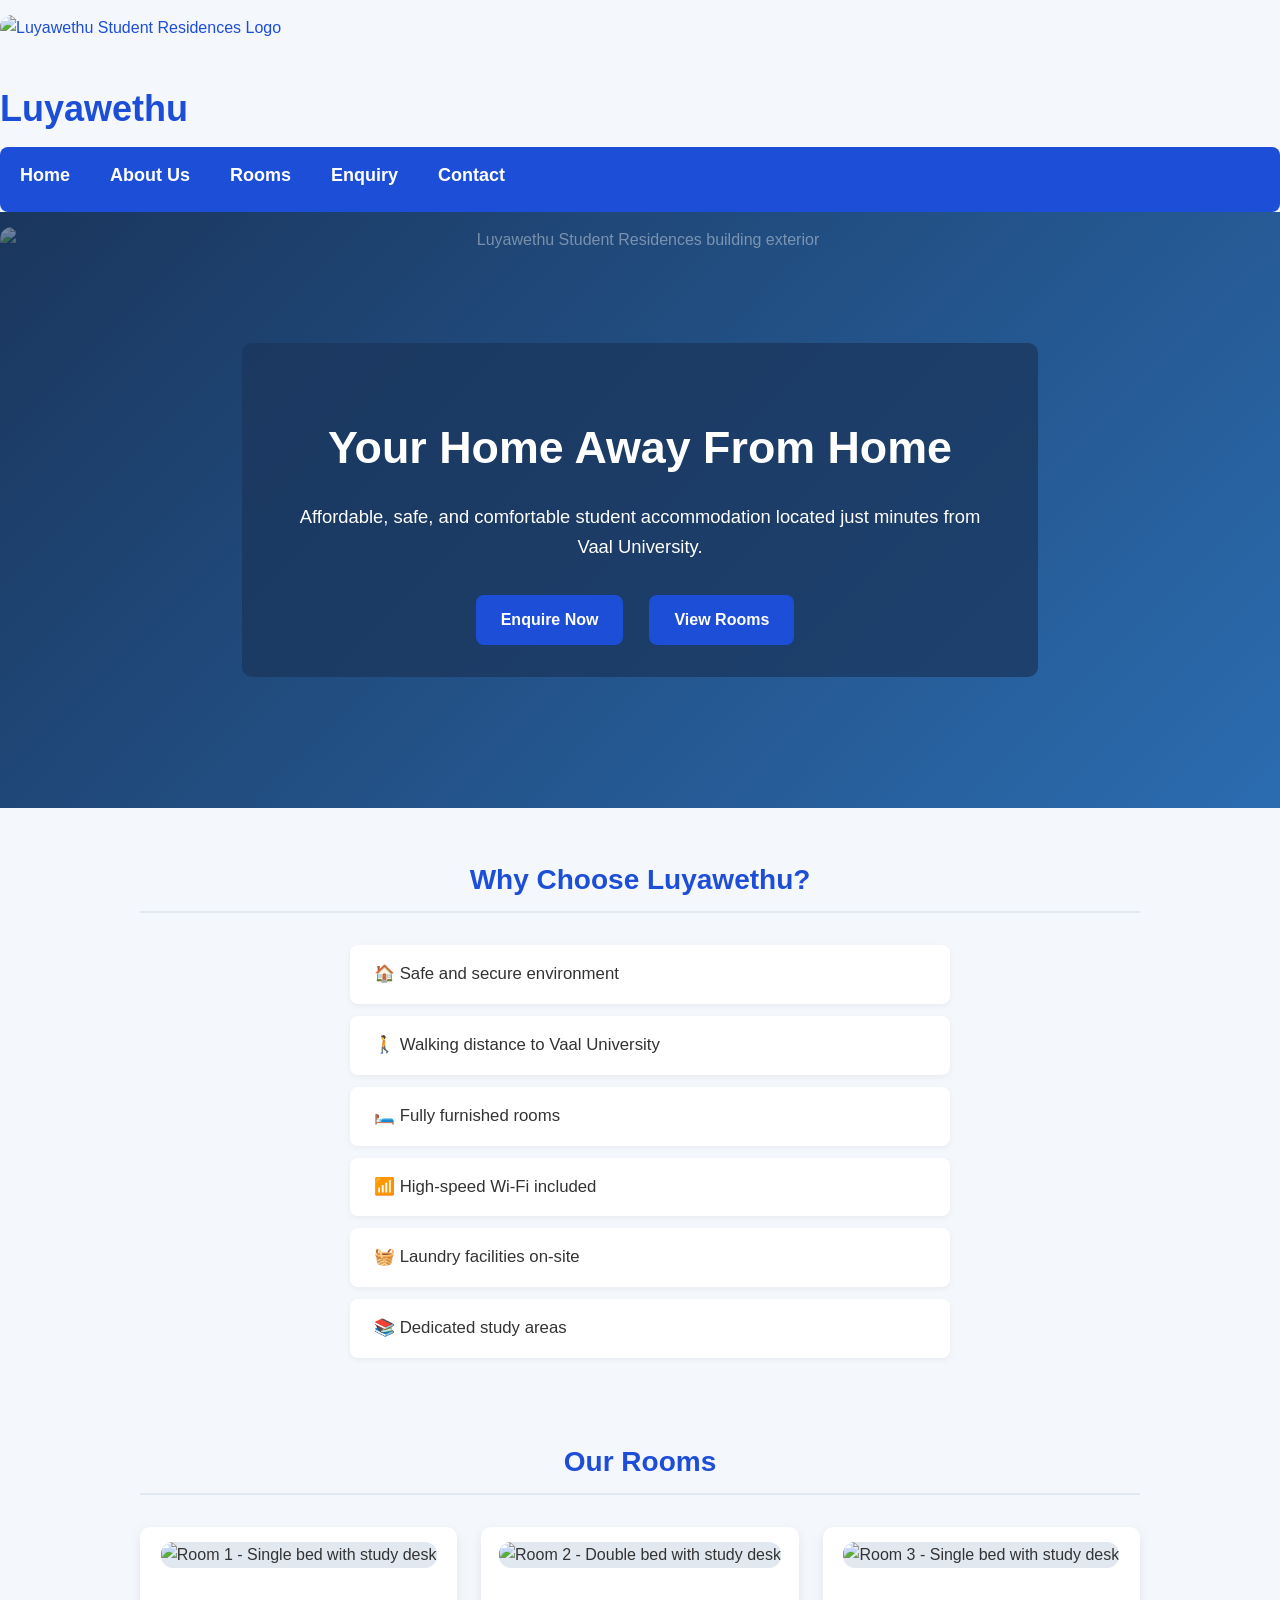
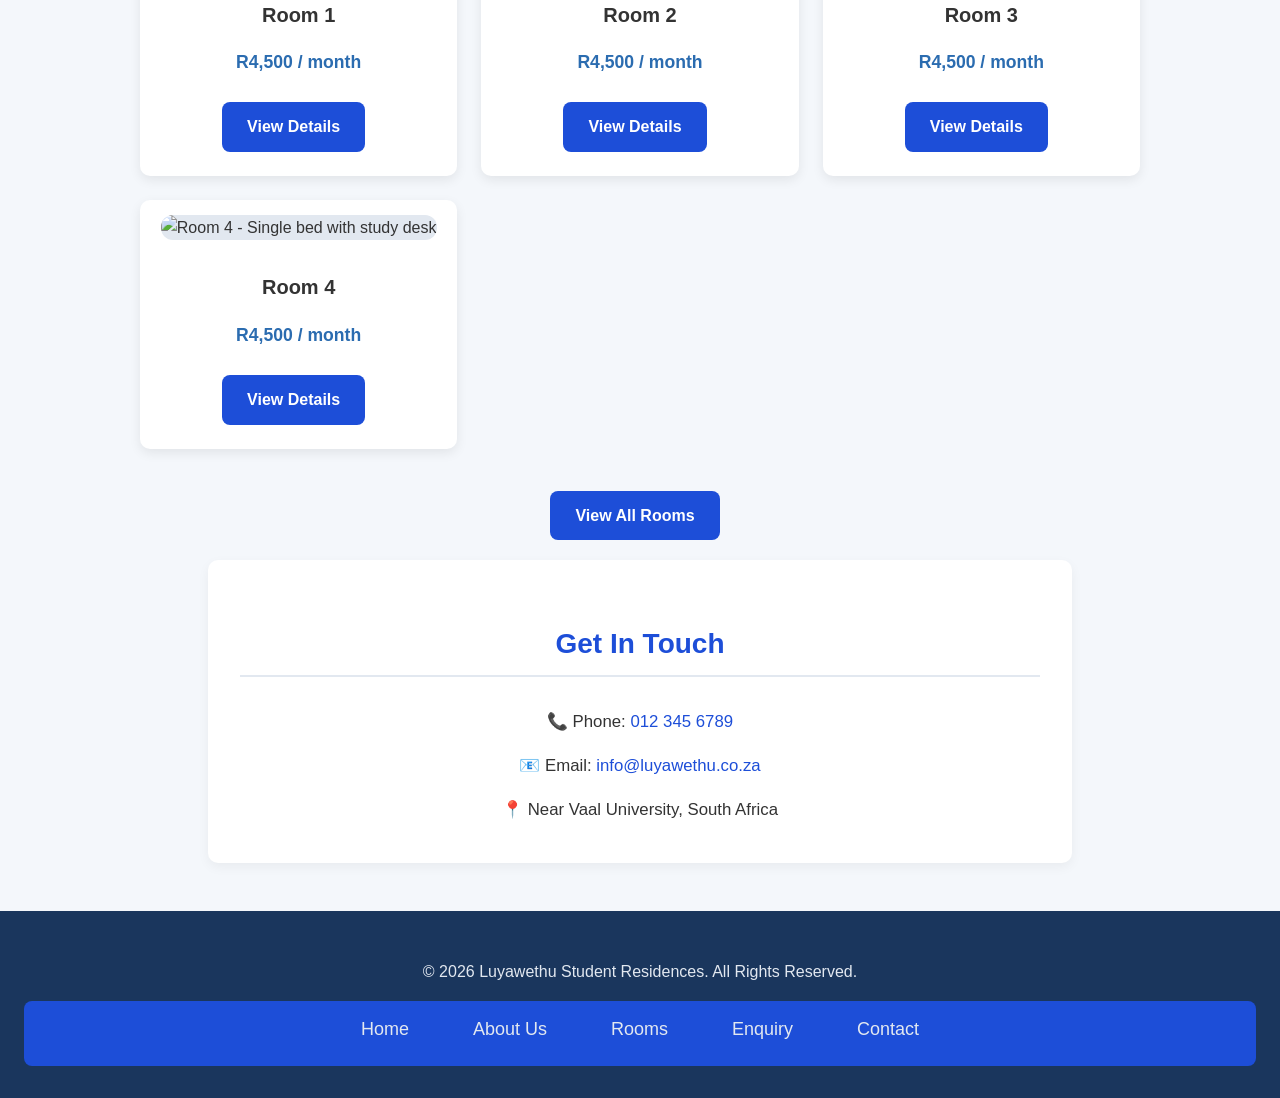
==== index.html @ 82504073 "Initial commit: Part 1 and Part 2 files" ====
<!DOCTYPE html>
<html lang="en">
<head>
    <meta charset="UTF-8">
    <meta name="viewport" content="width=device-width, initial-scale=1.0">
    <meta name="description" content="About Us page for Luyawethu">
    <title>About Us - Luyawethu Student Residences</title>

    <!-- Google Fonts -->
    <link rel="preconnect" href="https://fonts.googleapis.com">
    <link rel="preconnect" href="https://fonts.gstatic.com" crossorigin>
    <link href="https://fonts.googleapis.com/css2?family=Montserrat:wght@400;600;700&family=Open+Sans:wght@400;600&display=swap" rel="stylesheet">

    <!-- Link to external stylesheet -->
    <link rel="stylesheet" href="css/style.css">
</head>
<body>

    <!-- ============================================
    HEADER: Contains logo and navigation menu
    ============================================ -->
    <header>
        <div class="logo">
            <a href="index.html">
                <img src="images/logo.png" alt="Luyawethu Student Residences Logo">
            </a>
            <h1>Luyawethu</h1>
        </div>

        <!-- Navigation Menu -->
        <nav>
            <ul>
                <li><a href="index.html" class="active">Home</a></li>
                <li><a href="about.html">About Us</a></li>
                <li><a href="rooms.html">Rooms</a></li>
                <li><a href="enquiry.html">Enquiry</a></li>
                <li><a href="contact.html">Contact</a></li>
            </ul>
        </nav>
    </header>

    <!-- ============================================
    MAIN: Main content area
    ============================================ -->
    <main>

        <!-- Hero Section -->
        <section class="hero">
            <img src="images/hero-building.jpg" alt="Luyawethu Student Residences building exterior">
            <div class="hero-text">
                <h1>Your Home Away From Home</h1>
                <p>Affordable, safe, and comfortable student accommodation located just minutes from Vaal University.</p>
                <div class="hero-buttons">
                    <a href="enquiry.html" class="btn btn-primary">Enquire Now</a>
                    <a href="rooms.html" class="btn btn-secondary">View Rooms</a>
                </div>
            </div>
        </section>

        <!-- Why Choose Us Section -->
        <section class="why-choose container">
            <h2>Why Choose Luyawethu?</h2>
            <ul>
                <li>🏠 Safe and secure environment</li>
                <li>🚶 Walking distance to Vaal University</li>
                <li>🛏️ Fully furnished rooms</li>
                <li>📶 High-speed Wi-Fi included</li>
                <li>🧺 Laundry facilities on-site</li>
                <li>📚 Dedicated study areas</li>
            </ul>
        </section>

        <!-- Room Preview Section -->
        <section class="room-preview container">
            <h2>Our Rooms</h2>
            <div class="room-grid">
                <!-- Room 1 -->
                <div class="room-card">
                    <img src="images/room1.jpg" alt="Room 1 - Single bed with study desk">
                    <h3>Room 1</h3>
                    <p class="price">R4,500 / month</p>
                    <a href="rooms.html#room1" class="btn btn-primary btn-small">View Details</a>
                </div>
                <!-- Room 2 -->
                <div class="room-card">
                    <img src="images/room2.jpg" alt="Room 2 - Double bed with study desk">
                    <h3>Room 2</h3>
                    <p class="price">R4,500 / month</p>
                    <a href="rooms.html#room2" class="btn btn-primary btn-small">View Details</a>
                </div>
                <!-- Room 3 -->
                <div class="room-card">
                    <img src="images/room3.jpg" alt="Room 3 - Single bed with study desk">
                    <h3>Room 3</h3>
                    <p class="price">R4,500 / month</p>
                    <a href="rooms.html#room3" class="btn btn-primary btn-small">View Details</a>
                </div>
                <!-- Room 4 -->
                <div class="room-card">
                    <img src="images/room4.jpg" alt="Room 4 - Single bed with study desk">
                    <h3>Room 4</h3>
                    <p class="price">R4,500 / month</p>
                    <a href="rooms.html#room4" class="btn btn-primary btn-small">View Details</a>
                </div>
            </div>
            <div class="view-all">
                <a href="rooms.html" class="btn btn-secondary">View All Rooms</a>
            </div>
        </section>

        <!-- Quick Contact Section -->
        <section class="quick-contact container">
            <h2>Get In Touch</h2>
            <p>📞 Phone: <a href="tel:+27123456789">012 345 6789</a></p>
            <p>📧 Email: <a href="mailto:info@luyawethu.co.za">info@luyawethu.co.za</a></p>
            <p>📍 Near Vaal University, South Africa</p>
        </section>

    </main>

    <!-- ============================================
    FOOTER: Copyright and footer links
    ============================================ -->
    <footer>
        <p>&copy; 2026 Luyawethu Student Residences. All Rights Reserved.</p>
        <nav>
            <ul>
                <li><a href="index.html">Home</a></li>
                <li><a href="about.html">About Us</a></li>
                <li><a href="rooms.html">Rooms</a></li>
                <li><a href="enquiry.html">Enquiry</a></li>
                <li><a href="contact.html">Contact</a></li>
            </ul>
        </nav>
    </footer>

    <!-- Link to external JavaScript file -->
    <script src="js/script.js"></script>

</body>
</html>
---- css/style.css ----
/* ===== BASE STYLES ===== */
body {
    font-family: Arial, sans-serif;
    background-color: #f4f7fb;
    color: #333;
    margin: 0;
    padding: 0;
    line-height: 1.6;
}

/* Center everything in a container */
.container {
    max-width: 1000px;
    margin: 0 auto;
    padding: 20px;
}

/* ===== NAVIGATION MENU ===== */
nav ul {
    list-style-type: none;
    padding: 0;
    margin: 0;
    background-color: #1d4ed8; /* Blue background */
    overflow: hidden;
    border-radius: 8px;
}

nav ul li {
    float: left;
}

nav ul li a {
    display: block;
    color: white;
    text-align: center;
    padding: 14px 20px;
    text-decoration: none;
    font-weight: bold;
}

nav ul li a:hover {
    background-color: #0b3b5c; /* Darker blue when you hover */
}

/* ===== HEADINGS ===== */
h1 {
    color: #1d4ed8;
    font-size: 36px;
    margin-bottom: 10px;
}

h2 {
    color: #1d4ed8;
    font-size: 28px;
    margin-top: 30px;
    border-bottom: 2px solid #e2e8f0;
    padding-bottom: 8px;
}

/* ===== IMAGES ===== */
img {
    max-width: 100%;
    height: auto;
    border-radius: 12px;
    margin: 15px 0;
}

/* ===== LISTS (Why Choose Luyawethu) ===== */
ul {
    padding-left: 20px;
}

ul li {
    margin-bottom: 8px;
    font-size: 18px;
}

/* ===== LINKS & BUTTONS (Enquire / View Rooms) ===== */
a {
    color: #1d4ed8;
    text-decoration: none;
}

a:hover {
    text-decoration: underline;
}

/* Style the "Enquire Now" and "View Rooms" like buttons */
.btn {
    display: inline-block;
    background-color: #1d4ed8;
    color: white;
    padding: 12px 25px;
    border-radius: 8px;
    text-decoration: none;
    font-weight: bold;
    margin-right: 10px;
    margin-top: 10px;
}

.btn:hover {
    background-color: #0b3b5c;
    text-decoration: none;
}

/* ===== MOVIE CARD (If you still want it) ===== */
.movie-card {
    max-width: 320px;
    margin: 20px auto;
    padding: 20px;
    border: 1px solid #b8c2cc;
    background-color: white;
    border-radius: 12px;
    box-shadow: 0 4px 12px rgba(0, 0, 0, 0.06);
}

.movie-card h2 {
    color: #1d4ed8;
    font-size: 22px;
    text-align: center;
    border: none;
    margin-top: 0;
}

.movie-card p {
    font-style: italic;
    text-align: center;
    color: #333;
}
/* ============================================================
   5. HERO SECTION
   ============================================================ */
.hero {
    position: relative;
    text-align: center;
    color: #FFFFFF;
    min-height: 500px;
    display: flex;
    align-items: center;
    justify-content: center;
    background-color: #1A365D; /* Fallback if image doesn't load */
    overflow: hidden;
}

.hero img {
    position: absolute;
    top: 0;
    left: 0;
    width: 100%;
    height: 100%;
    object-fit: cover;
    opacity: 0.4;
    z-index: 0;
}

.hero-text {
    position: relative;
    z-index: 1;
    background: rgba(26, 54, 93, 0.75);
    padding: 2rem 3rem;
    border-radius: 10px;
    max-width: 700px;
    margin: 2rem;
}

.hero-text h1 {
    font-size: 2.8rem;
    color: #FFFFFF;
    margin-bottom: 1rem;
}

.hero-text p {
    font-size: 1.15rem;
    margin-bottom: 1.5rem;
}

.hero-buttons {
    display: flex;
    gap: 1rem;
    justify-content: center;
    flex-wrap: wrap;
}

/* ============================================================
   6. SECTIONS (Why Choose Us, Quick Contact)
   ============================================================ */
section {
    padding: 3rem 1.5rem;
}

.why-choose h2,
.room-preview h2,
.quick-contact h2 {
    text-align: center;
    margin-bottom: 2rem;
}

.why-choose ul {
    list-style: none;
    margin: 0 auto;
    max-width: 600px;
}

.why-choose li {
    background-color: #FFFFFF;
    padding: 1rem 1.5rem;
    margin-bottom: 0.75rem;
    border-radius: 8px;
    box-shadow: 0 2px 6px rgba(0, 0, 0, 0.05);
    font-size: 1.05rem;
}

/* ============================================================
   7. ROOM GRID
   ============================================================ */
.room-grid {
    display: grid;
    grid-template-columns: repeat(auto-fit, minmax(250px, 1fr));
    gap: 1.5rem;
    margin-bottom: 2rem;
}

.room-card {
    background-color: #FFFFFF;
    border-radius: 10px;
    overflow: hidden;
    box-shadow: 0 4px 12px rgba(0, 0, 0, 0.08);
    transition: transform 0.3s ease, box-shadow 0.3s ease;
    text-align: center;
    padding-bottom: 1.5rem;
}

.room-card:hover {
    transform: translateY(-5px);
    box-shadow: 0 8px 20px rgba(0, 0, 0, 0.15);
}

.room-card img {
    width: 100%;
    height: 200px;
    object-fit: cover;
    background-color: #E2E8F0; /* Placeholder background while image loads */
}

.room-card h3 {
    margin-top: 1rem;
    margin-bottom: 0.5rem;
    font-size: 1.25rem;
}

.room-card .price {
    color: #2B6CB0;
    font-weight: 700;
    font-size: 1.1rem;
    margin-bottom: 1rem;
}

.view-all {
    text-align: center;
    margin-top: 1rem;
}

/* ============================================================
   8. QUICK CONTACT SECTION
   ============================================================ */
.quick-contact {
    background-color: #FFFFFF;
    text-align: center;
    border-radius: 10px;
    max-width: 800px;
    margin: 0 auto 3rem auto;
    padding: 2rem;
    box-shadow: 0 4px 12px rgba(0, 0, 0, 0.05);
}

.quick-contact p {
    font-size: 1.05rem;
    margin-bottom: 0.5rem;
}

/* ============================================================
   9. FOOTER
   ============================================================ */
footer {
    background-color: #1A365D;
    color: #FFFFFF;
    padding: 2rem 1.5rem;
    text-align: center;
}

footer p {
    margin-bottom: 1rem;
    color: #E2E8F0;
}

footer nav ul {
    display: flex;
    justify-content: center;
    gap: 1.5rem;
    list-style: none;
    margin: 0;
    padding: 0;
    flex-wrap: wrap;
}

footer nav ul li a {
    color: #E2E8F0;
    font-weight: 500;
}

footer nav ul li a:hover {
    color: #FFFFFF;
    background-color: transparent;
    text-decoration: underline;
}
/* Hide broken image icons and show clean placeholders */
.hero img:not([src]),
.hero img[src=""],
.room-card img:not([src]) {
    display: none;
}

/* Fallback background for hero when no image */
.hero {
    background: linear-gradient(135deg, #1A365D 0%, #2B6CB0 100%);
}
/* ============================================================
   10. FALLBACK & PLACEHOLDER STYLES
   ============================================================ */

/* Hero fallback gradient (shows if image is missing) */
.hero {
    background: linear-gradient(135deg, #1A365D 0%, #2B6CB0 100%);
}

/* Hide broken image icons */
.hero img:not([src]),
.hero img[src=""],
.room-card img:not([src]),
.room-card img[src=""] {
    display: none;
}

/* Placeholder background for room cards while images load */
.room-card img {
    background-color: #E2E8F0;
}
/* ============================================================
   11. FORMS (Enquiry + Contact)
   ============================================================ */
.enquiry-form,
.quick-contact-form,
.alternative-contact {
    background-color: #FFFFFF;
    max-width: 800px;
    margin: 2rem auto;
    padding: 2rem;
    border-radius: 10px;
    box-shadow: 0 4px 12px rgba(0, 0, 0, 0.05);
}

.form-group {
    margin-bottom: 1.25rem;
}

.form-group label {
    display: block;
    margin-bottom: 0.5rem;
    font-weight: 600;
    font-family: 'Montserrat', Arial, sans-serif;
    color: #1A365D;
}

.form-group input,
.form-group select,
.form-group textarea {
    width: 100%;
    padding: 0.75rem;
    border: 1px solid #CBD5E0;
    border-radius: 6px;
    font-family: 'Open Sans', Arial, sans-serif;
    font-size: 1rem;
    color: #1A202C;
    background-color: #F7FAFC;
    transition: border-color 0.3s ease, box-shadow 0.3s ease;
}

.form-group input:focus,
.form-group select:focus,
.form-group textarea:focus {
    outline: none;
    border-color: #2B6CB0;
    box-shadow: 0 0 0 3px rgba(43, 108, 176, 0.15);
    background-color: #FFFFFF;
}

.form-group textarea {
    resize: vertical;
    min-height: 120px;
}

/* ============================================================
   12. PAGE HEADER (for About, Rooms, Enquiry, Contact)
   ============================================================ */
.page-header {
    text-align: center;
    padding: 3rem 1.5rem 1.5rem 1.5rem;
    background-color: #E2E8F0;
}

.page-header h1 {
    font-size: 2.5rem;
    margin-bottom: 0.5rem;
}

.page-header p {
    font-size: 1.1rem;
    color: #4A5568;
    max-width: 700px;
    margin: 0 auto;
}

/* ============================================================
   13. ABOUT PAGE STYLES
   ============================================================ */
.history,
.mission-vision,
.values,
.why-us {
    max-width: 900px;
    margin: 2rem auto;
    padding: 0 1.5rem;
}

.about-image {
    width: 100%;
    max-height: 350px;
    object-fit: cover;
    border-radius: 10px;
    margin-bottom: 1.5rem;
    background-color: #E2E8F0;
}

.mission-vision {
    display: grid;
    grid-template-columns: 1fr 1fr;
    gap: 2rem;
}

.mission,
.vision {
    background-color: #FFFFFF;
    padding: 1.5rem;
    border-radius: 10px;
    box-shadow: 0 4px 12px rgba(0, 0, 0, 0.05);
    border-top: 4px solid #2B6CB0;
}

.values ul {
    list-style: none;
    margin-left: 0;
}

.values li,
.why-us li {
    background-color: #FFFFFF;
    padding: 1rem 1.5rem;
    margin-bottom: 0.75rem;
    border-radius: 8px;
    box-shadow: 0 2px 6px rgba(0, 0, 0, 0.05);
}

/* ============================================================
   14. ROOMS PAGE STYLES
   ============================================================ */
.room-listings {
    max-width: 1000px;
    margin: 2rem auto;
    padding: 0 1.5rem;
}

.room-detail {
    display: grid;
    grid-template-columns: 1fr 1fr;
    gap: 2rem;
    background-color: #FFFFFF;
    padding: 1.5rem;
    border-radius: 10px;
    box-shadow: 0 4px 12px rgba(0, 0, 0, 0.05);
    margin-bottom: 2rem;
    align-items: center;
}

.room-detail img {
    width: 100%;
    height: 300px;
    object-fit: cover;
    border-radius: 8px;
    background-color: #E2E8F0;
}

.room-info h2 {
    margin-bottom: 0.5rem;
}

.room-info .price {
    color: #2B6CB0;
    font-size: 1.5rem;
    font-weight: 700;
    margin-bottom: 1rem;
}

.room-info .price span {
    font-size: 1rem;
    font-weight: 400;
    color: #4A5568;
}

.room-info ul {
    list-style: none;
    margin-left: 0;
    margin-bottom: 1.5rem;
}

.room-info ul li {
    padding: 0.4rem 0;
    border-bottom: 1px solid #EDF2F7;
}

.amenities {
    max-width: 800px;
    margin: 2rem auto;
    padding: 2rem;
    background-color: #FFFFFF;
    border-radius: 10px;
    box-shadow: 0 4px 12px rgba(0, 0, 0, 0.05);
}

.amenities ul {
    list-style: none;
    margin-left: 0;
}

.amenities li {
    padding: 0.5rem 0;
    border-bottom: 1px solid #EDF2F7;
}

/* ============================================================
   15. CONTACT PAGE STYLES
   ============================================================ */
.contact-details {
    max-width: 900px;
    margin: 2rem auto;
    padding: 0 1.5rem;
    display: grid;
    grid-template-columns: repeat(auto-fit, minmax(250px, 1fr));
    gap: 1.5rem;
}

.contact-item {
    background-color: #FFFFFF;
    padding: 1.5rem;
    border-radius: 10px;
    box-shadow: 0 4px 12px rgba(0, 0, 0, 0.05);
    text-align: center;
}

.contact-item h2 {
    font-size: 1.25rem;
    margin-bottom: 0.75rem;
}

.map-section {
    max-width: 900px;
    margin: 2rem auto;
    padding: 0 1.5rem;
}

.map-section h2 {
    text-align: center;
    margin-bottom: 1.5rem;
}

.map-container {
    border-radius: 10px;
    overflow: hidden;
    box-shadow: 0 4px 12px rgba(0, 0, 0, 0.1);
}

.map-container iframe {
    display: block;
    width: 100%;
    border: 0;
}
/* ============================================================
   16. RESPONSIVE DESIGN — TABLET (max-width: 900px)
   ============================================================ */
@media (max-width: 900px) {

    /* Header: stack logo and nav */
    header {
        flex-direction: column;
        gap: 1rem;
        padding: 1rem;
    }

    nav ul {
        flex-wrap: wrap;
        justify-content: center;
        gap: 0.75rem;
    }

    /* Hero: smaller text */
    .hero-text {
        padding: 1.5rem;
        margin: 1rem;
    }

    .hero-text h1 {
        font-size: 2rem;
    }

    .hero-text p {
        font-size: 1rem;
    }

    /* Room grid: 2 columns */
    .room-grid {
        grid-template-columns: repeat(2, 1fr);
    }

    /* Room detail (rooms page): stack image on top */
    .room-detail {
        grid-template-columns: 1fr;
    }

    /* Mission / Vision: stack */
    .mission-vision {
        grid-template-columns: 1fr;
    }

    /* Contact details: 2 columns */
    .contact-details {
        grid-template-columns: repeat(2, 1fr);
    }
}

/* ============================================================
   17. RESPONSIVE DESIGN — MOBILE (max-width: 600px)
   ============================================================ */
@media (max-width: 600px) {

    /* Base font sizes for small screens */
    html {
        font-size: 14px;
    }

    h1 { font-size: 1.8rem; }
    h2 { font-size: 1.5rem; }
    h3 { font-size: 1.2rem; }

    /* Header: smaller padding */
    header {
        padding: 0.75rem;
    }

    .logo h1 {
        font-size: 1.4rem;
    }

    /* Navigation: stack vertically */
    nav ul {
        flex-direction: column;
        align-items: center;
        gap: 0.25rem;
    }

    nav ul li a {
        display: block;
        padding: 0.5rem 1rem;
    }

    /* Hero: full width, smaller text */
    .hero {
        min-height: 400px;
    }

    .hero-text {
        padding: 1.25rem;
        margin: 0.5rem;
        border-radius: 8px;
    }

    .hero-text h1 {
        font-size: 1.6rem;
    }

    .hero-buttons {
        flex-direction: column;
        align-items: stretch;
    }

    .btn {
        width: 100%;
    }

    /* Room grid: 1 column */
    .room-grid {
        grid-template-columns: 1fr;
    }

    /* Contact details: 1 column */
    .contact-details {
        grid-template-columns: 1fr;
    }

    /* Room detail: smaller image */
    .room-detail img {
        height: 200px;
    }

    /* Sections: less padding */
    section {
        padding: 2rem 1rem;
    }

    /* Forms: less padding */
    .enquiry-form,
    .quick-contact-form,
    .alternative-contact {
        padding: 1.25rem;
        margin: 1rem auto;
    }

    /* Footer: stack links */
    footer nav ul {
        flex-direction: column;
        gap: 0.5rem;
    }
}

/* ============================================================
   18. RESPONSIVE DESIGN — LARGE DESKTOP (min-width: 1400px)
   ============================================================ */
@media (min-width: 1400px) {

    .container {
        max-width: 1320px;
    }

    .hero-text h1 {
        font-size: 3.2rem;
    }

    .room-grid {
        grid-template-columns: repeat(4, 1fr);
    }
}
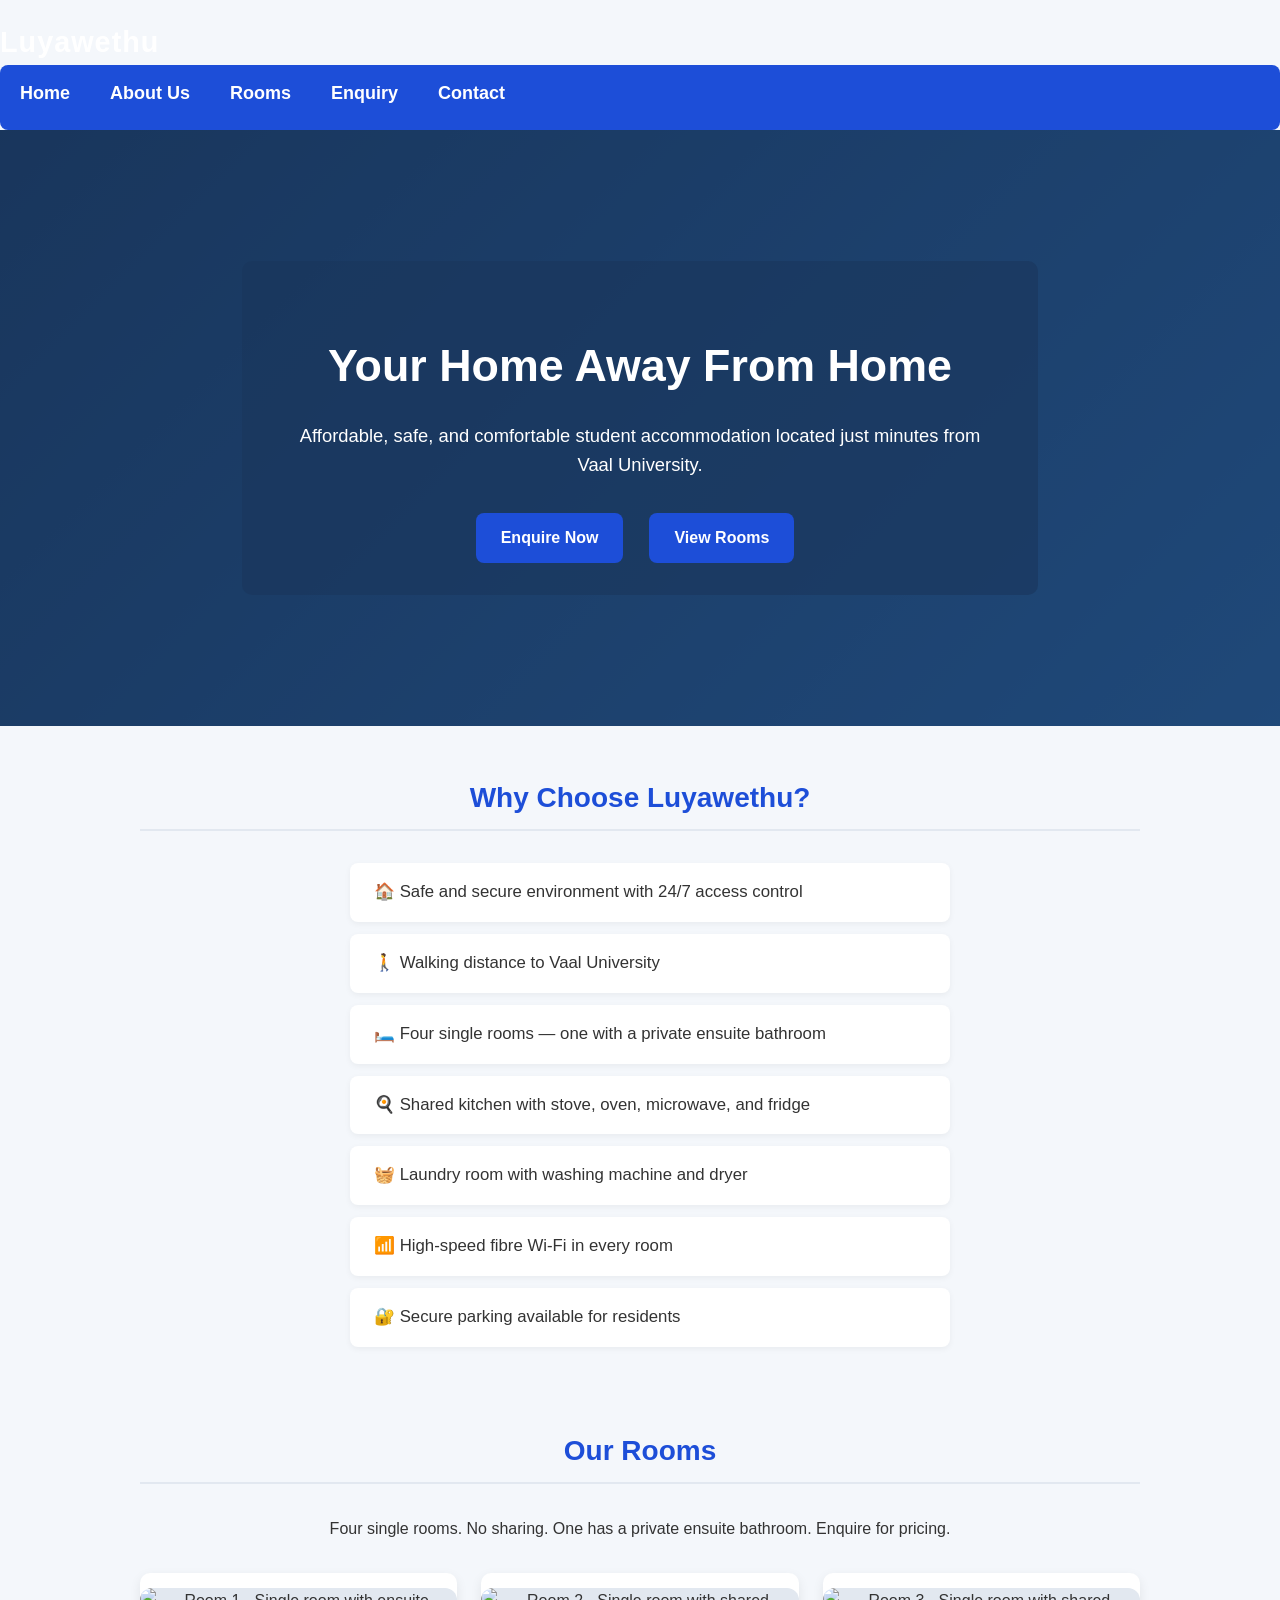
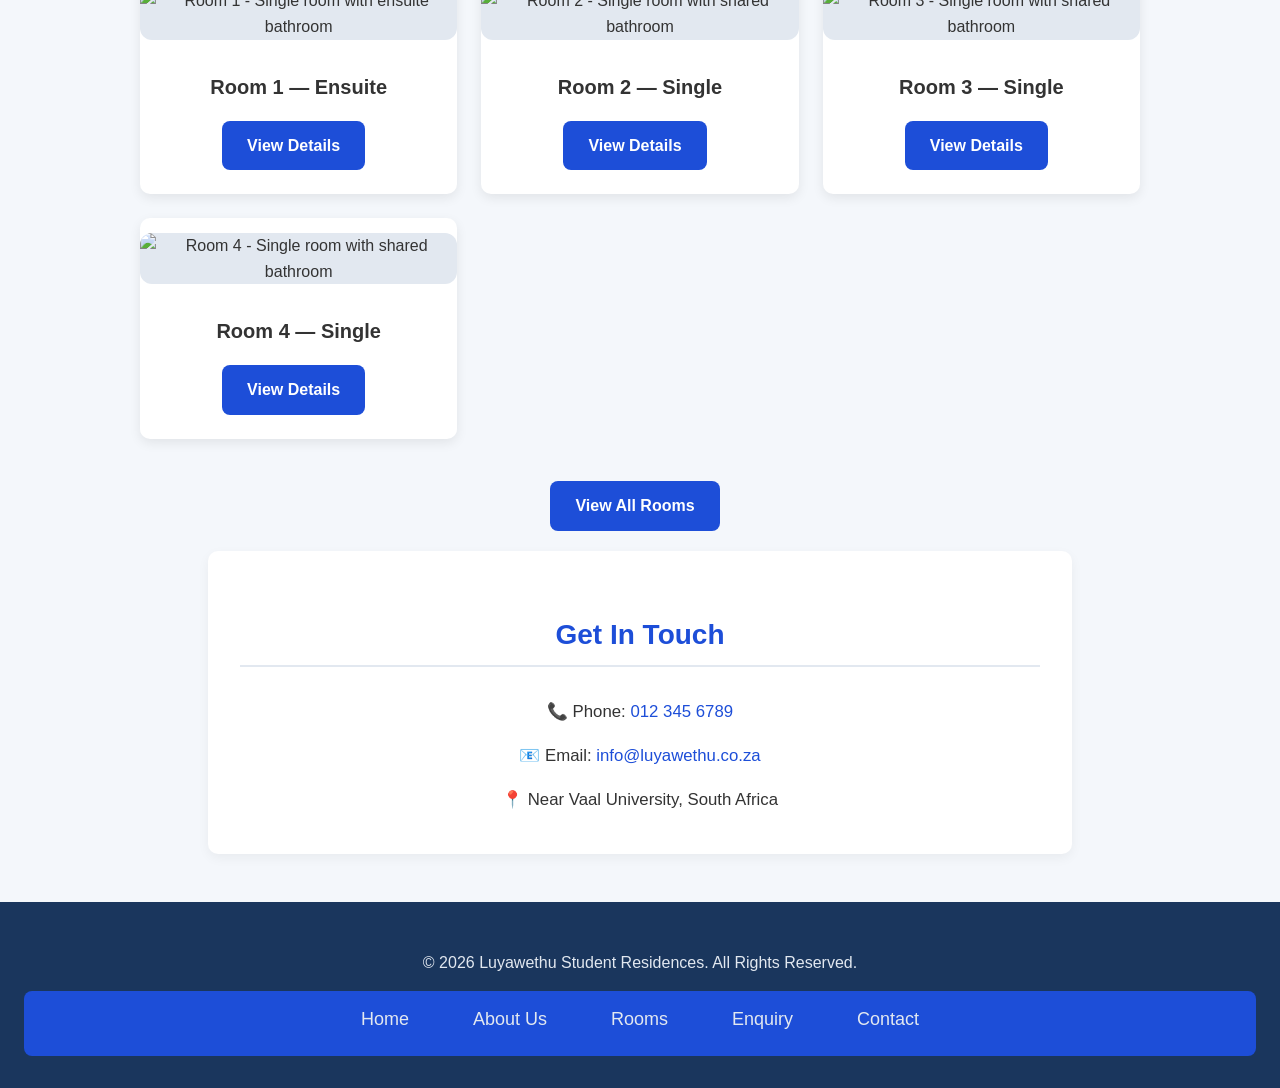
==== commit b7a75237: "Part 2 complete: styling, responsive design, slideshow, images" ====
--- a/index.html
+++ b/index.html
@@ -1,6 +1,14 @@
 <!DOCTYPE html>
 <html lang="en">
 <head>
+    <!-- 
+    ======================================================
+    FILE: rooms.html
+    AUTHOR: Ongeziwe Dlamini
+    STUDENT NUMBER: ST10523153
+    DESCRIPTION: Rooms page for Luyawethu Student Residences
+    ======================================================
+    -->
     <meta charset="UTF-8">
     <meta name="viewport" content="width=device-width, initial-scale=1.0">
     <meta name="description" content="About Us page for Luyawethu">
@@ -22,7 +30,6 @@
     <header>
         <div class="logo">
             <a href="index.html">
-                <img src="images/logo.png" alt="Luyawethu Student Residences Logo">
             </a>
             <h1>Luyawethu</h1>
         </div>
@@ -44,9 +51,13 @@
     ============================================ -->
     <main>
 
-        <!-- Hero Section -->
+        <!-- Hero Section with Slideshow -->
         <section class="hero">
-            <img src="images/hero-building.jpg" alt="Luyawethu Student Residences building exterior">
+            <div class="hero-slideshow">
+                <div class="slide slide-1"></div>
+                <div class="slide slide-2"></div>
+                <div class="slide slide-3"></div>
+            </div>
             <div class="hero-text">
                 <h1>Your Home Away From Home</h1>
                 <p>Affordable, safe, and comfortable student accommodation located just minutes from Vaal University.</p>
@@ -57,49 +68,47 @@
             </div>
         </section>
 
-        <!-- Why Choose Us Section -->
+                <!-- Why Choose Us Section -->
         <section class="why-choose container">
             <h2>Why Choose Luyawethu?</h2>
             <ul>
-                <li>🏠 Safe and secure environment</li>
+                <li>🏠 Safe and secure environment with 24/7 access control</li>
                 <li>🚶 Walking distance to Vaal University</li>
-                <li>🛏️ Fully furnished rooms</li>
-                <li>📶 High-speed Wi-Fi included</li>
-                <li>🧺 Laundry facilities on-site</li>
-                <li>📚 Dedicated study areas</li>
+                <li>🛏️ Four single rooms — one with a private ensuite bathroom</li>
+                <li>🍳 Shared kitchen with stove, oven, microwave, and fridge</li>
+                <li>🧺 Laundry room with washing machine and dryer</li>
+                <li>📶 High-speed fibre Wi-Fi in every room</li>
+                <li>🔐 Secure parking available for residents</li>
             </ul>
         </section>
 
-        <!-- Room Preview Section -->
+               <!-- Room Preview Section -->
         <section class="room-preview container">
             <h2>Our Rooms</h2>
+            <p style="text-align: center; margin-bottom: 2rem;">Four single rooms. No sharing. One has a private ensuite bathroom. Enquire for pricing.</p>
             <div class="room-grid">
-                <!-- Room 1 -->
+                <!-- Room 1 - Ensuite -->
                 <div class="room-card">
-                    <img src="images/room1.jpg" alt="Room 1 - Single bed with study desk">
-                    <h3>Room 1</h3>
-                    <p class="price">R4,500 / month</p>
+                    <img src="images/room1.jpg" alt="Room 1 - Single room with ensuite bathroom">
+                    <h3>Room 1 — Ensuite</h3>
                     <a href="rooms.html#room1" class="btn btn-primary btn-small">View Details</a>
                 </div>
                 <!-- Room 2 -->
                 <div class="room-card">
-                    <img src="images/room2.jpg" alt="Room 2 - Double bed with study desk">
-                    <h3>Room 2</h3>
-                    <p class="price">R4,500 / month</p>
+                    <img src="images/room2.jpg" alt="Room 2 - Single room with shared bathroom">
+                    <h3>Room 2 — Single</h3>
                     <a href="rooms.html#room2" class="btn btn-primary btn-small">View Details</a>
                 </div>
                 <!-- Room 3 -->
                 <div class="room-card">
-                    <img src="images/room3.jpg" alt="Room 3 - Single bed with study desk">
-                    <h3>Room 3</h3>
-                    <p class="price">R4,500 / month</p>
+                    <img src="images/room3.jpg" alt="Room 3 - Single room with shared bathroom">
+                    <h3>Room 3 — Single</h3>
                     <a href="rooms.html#room3" class="btn btn-primary btn-small">View Details</a>
                 </div>
                 <!-- Room 4 -->
                 <div class="room-card">
-                    <img src="images/room4.jpg" alt="Room 4 - Single bed with study desk">
-                    <h3>Room 4</h3>
-                    <p class="price">R4,500 / month</p>
+                    <img src="images/room4.jpg" alt="Room 4 - Single room with shared bathroom">
+                    <h3>Room 4 — Single</h3>
                     <a href="rooms.html#room4" class="btn btn-primary btn-small">View Details</a>
                 </div>
             </div>
--- a/css/style.css
+++ b/css/style.css
@@ -756,4 +756,128 @@
     .room-grid {
         grid-template-columns: repeat(4, 1fr);
     }
+}
+/* ============================================================
+   19. HERO SLIDESHOW (Auto-fading between 3 images)
+   ============================================================ */
+.hero {
+    position: relative;
+    min-height: 500px;
+    display: flex;
+    align-items: center;
+    justify-content: center;
+    overflow: hidden;
+    text-align: center;
+    color: #FFFFFF;
+}
+
+/* Container for the slideshow */
+.hero-slideshow {
+    position: absolute;
+    top: 0;
+    left: 0;
+    width: 100%;
+    height: 100%;
+    z-index: 0;
+}
+
+/* Each slide is a background image */
+.slide {
+    position: absolute;
+    top: 0;
+    left: 0;
+    width: 100%;
+    height: 100%;
+    background-size: cover;
+    background-position: center;
+    opacity: 0;
+    animation: fadeSlide 15s infinite;
+}
+
+/* Each slide gets its own image */
+.slide-1 {
+    background-image: url('../images/hero1.jpg');
+    animation-delay: 0s;
+}
+
+.slide-2 {
+    background-image: url('../images/hero2.jpg');
+    animation-delay: 5s;
+}
+
+.slide-3 {
+    background-image: url('../images/hero3.jpg');
+    animation-delay: 10s;
+}
+
+/* The fade animation */
+@keyframes fadeSlide {
+    0%      { opacity: 0; }
+    8%      { opacity: 1; }
+    33%     { opacity: 1; }
+    41%     { opacity: 0; }
+    100%    { opacity: 0; }
+}
+
+/* Dark overlay so text is readable over the images */
+.hero::after {
+    content: "";
+    position: absolute;
+    top: 0;
+    left: 0;
+    width: 100%;
+    height: 100%;
+    background: rgba(26, 54, 93, 0.65);
+    z-index: 1;
+}
+
+/* Make sure text and buttons are above the images */
+.hero-text {
+    position: relative;
+    z-index: 2;
+    background: rgba(26, 54, 93, 0.6);
+    padding: 2rem 3rem;
+    border-radius: 10px;
+    max-width: 700px;
+    margin: 2rem;
+}
+
+.hero-text h1 {
+    font-size: 2.8rem;
+    color: #FFFFFF;
+    margin-bottom: 1rem;
+}
+
+.hero-text p {
+    font-size: 1.15rem;
+    margin-bottom: 1.5rem;
+    color: #FFFFFF;
+}
+
+.hero-buttons {
+    display: flex;
+    gap: 1rem;
+    justify-content: center;
+    flex-wrap: wrap;
+}
+/* ============================================================
+   20. TEXT LOGO STYLING (no image logo)
+   ============================================================ */
+.logo h1 {
+    font-family: 'Montserrat', Arial, sans-serif;
+    font-size: 1.8rem;
+    font-weight: 700;
+    color: #FFFFFF;
+    letter-spacing: 1px;
+    margin-bottom: 0;
+}
+
+.logo a {
+    text-decoration: none;
+    color: #FFFFFF;
+}
+
+.logo a:hover {
+    color: #E2E8F0;
+    text-decoration: none;
 }
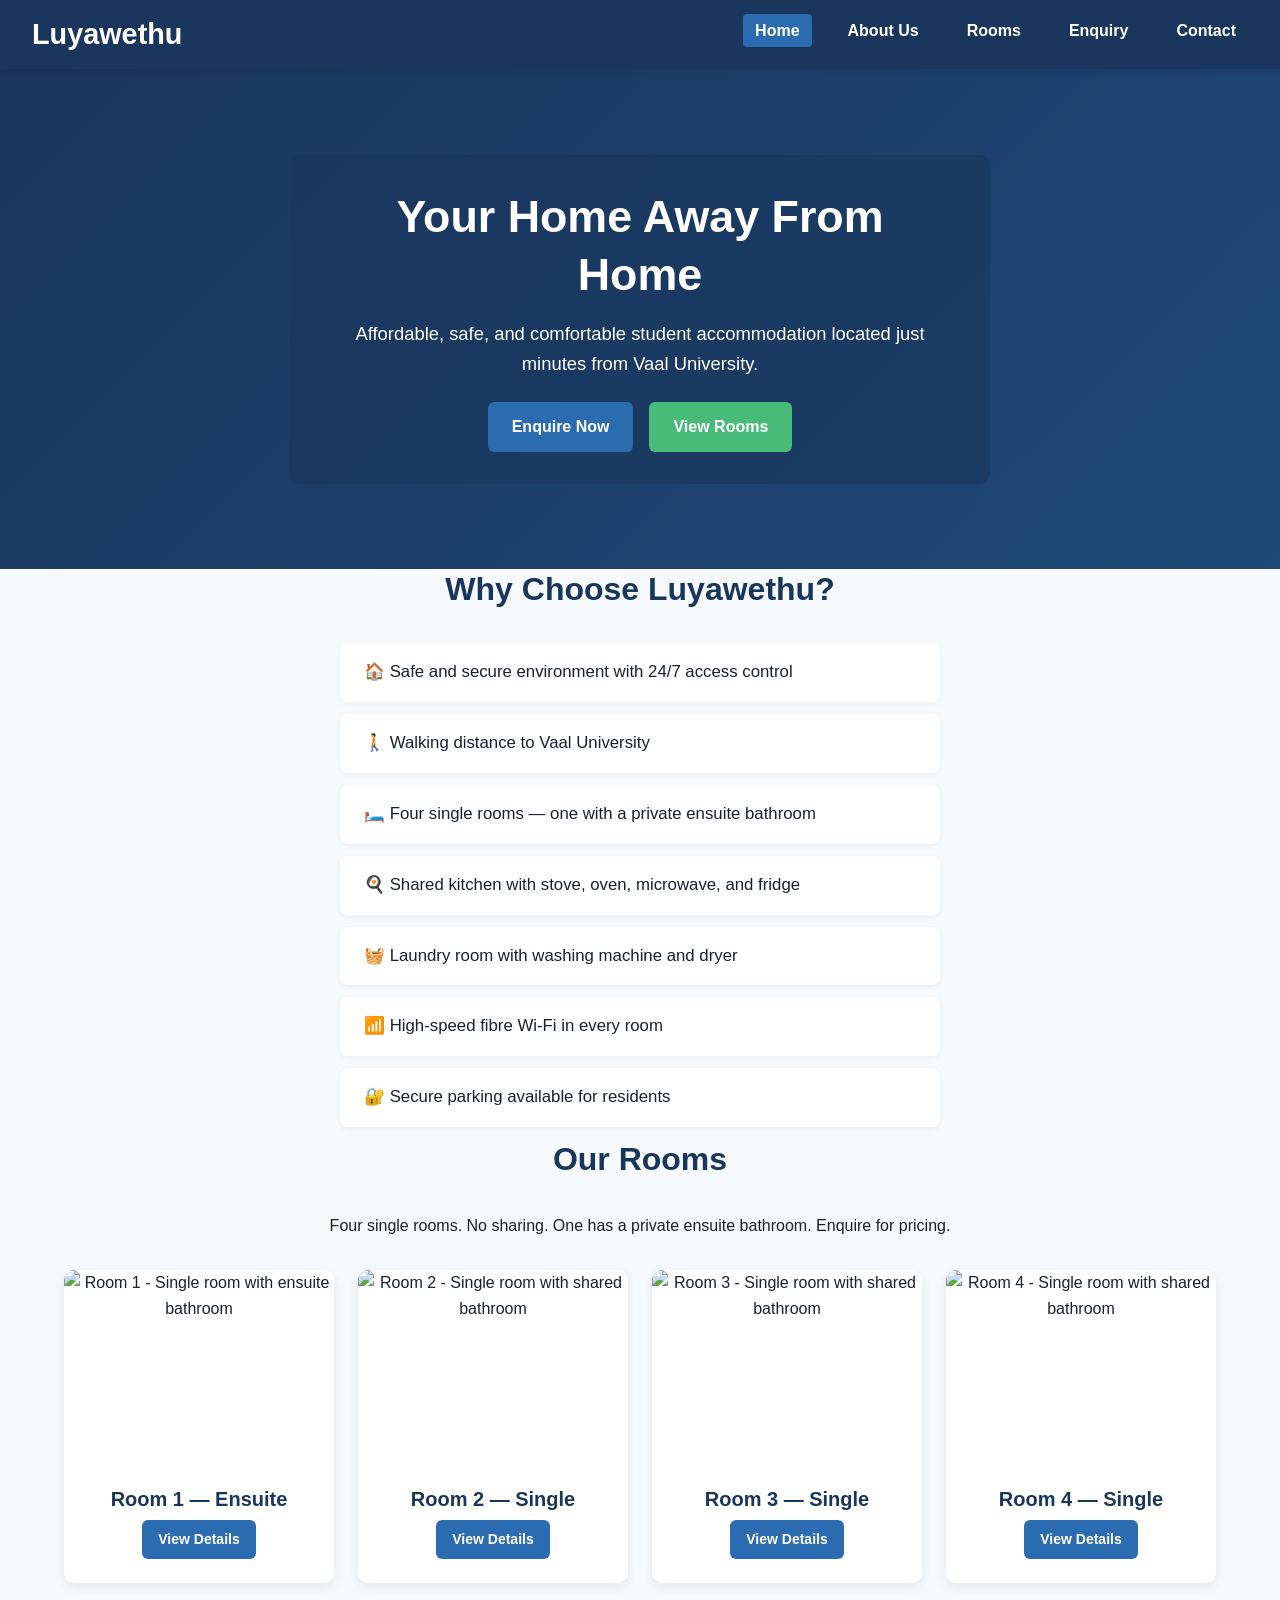
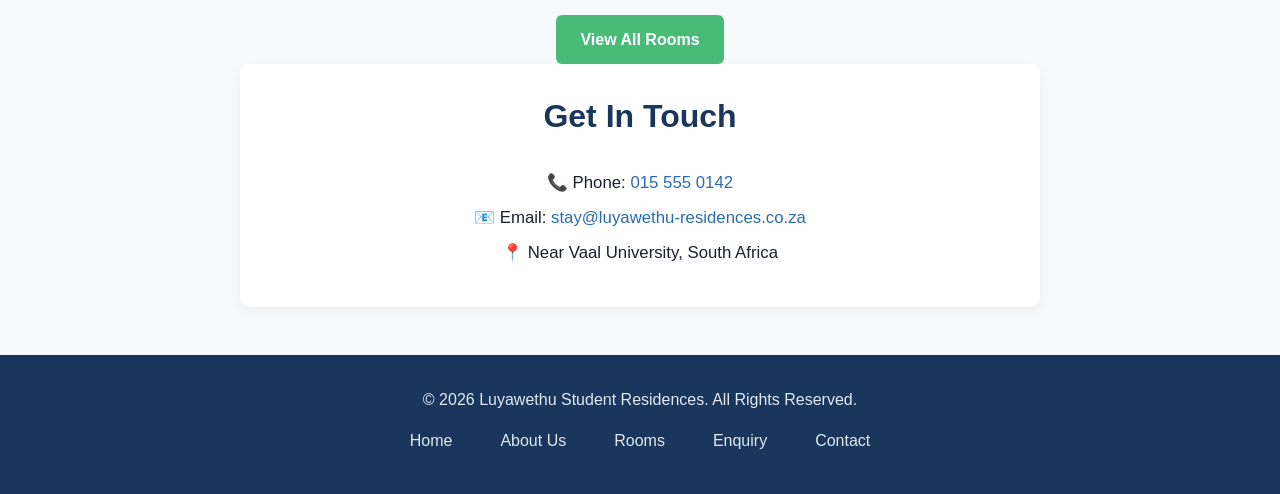
==== commit a6f31149: "Added detailed code comments to all HTML and CSS files" ====
--- a/index.html
+++ b/index.html
@@ -3,18 +3,21 @@
 <head>
     <!-- 
     ======================================================
-    FILE: rooms.html
+    FILE: index.html
     AUTHOR: Ongeziwe Dlamini
     STUDENT NUMBER: ST10523153
-    DESCRIPTION: Rooms page for Luyawethu Student Residences
+    DESCRIPTION: Homepage for Luyawethu Student Residences
+    PART: 2 - Designing the Visuals (CSS Styling & Responsive Design)
     ======================================================
     -->
     <meta charset="UTF-8">
+    <!-- Makes the page responsive on mobile devices -->
     <meta name="viewport" content="width=device-width, initial-scale=1.0">
-    <meta name="description" content="About Us page for Luyawethu">
-    <title>About Us - Luyawethu Student Residences</title>
-
-    <!-- Google Fonts -->
+    <!-- SEO: description shown in search engine results -->
+    <meta name="description" content="Luyawethu Student Residences - Affordable student accommodation near Vaal University. Safe, comfortable, and fully furnished rooms.">
+    <title>Luyawethu Student Residences</title>
+
+    <!-- Google Fonts: Montserrat (headings) and Open Sans (body) -->
     <link rel="preconnect" href="https://fonts.googleapis.com">
     <link rel="preconnect" href="https://fonts.gstatic.com" crossorigin>
     <link href="https://fonts.googleapis.com/css2?family=Montserrat:wght@400;600;700&family=Open+Sans:wght@400;600&display=swap" rel="stylesheet">
@@ -25,16 +28,17 @@
 <body>
 
     <!-- ============================================
-    HEADER: Contains logo and navigation menu
+    HEADER: Contains the text logo and navigation menu
     ============================================ -->
     <header>
+        <!-- Logo section: text-only logo linking back to homepage -->
         <div class="logo">
             <a href="index.html">
+                <h1>Luyawethu</h1>
             </a>
-            <h1>Luyawethu</h1>
         </div>
 
-        <!-- Navigation Menu -->
+        <!-- Navigation Menu: links to all 5 pages of the website -->
         <nav>
             <ul>
                 <li><a href="index.html" class="active">Home</a></li>
@@ -51,13 +55,36 @@
     ============================================ -->
     <main>
 
-        <!-- Hero Section with Slideshow -->
+        <!-- ============================================
+        HERO SECTION WITH SLIDESHOW
+        Displays 3 images that auto-fade every 5 seconds
+        Uses the <picture> element for responsive images
+        ============================================ -->
         <section class="hero">
             <div class="hero-slideshow">
-                <div class="slide slide-1"></div>
-                <div class="slide slide-2"></div>
-                <div class="slide slide-3"></div>
-            </div>
+                <!-- Slide 1: Front view of the building -->
+                <picture>
+                    <source media="(min-width: 900px)" srcset="images/hero1.jpg">
+                    <source media="(min-width: 600px)" srcset="images/hero1.jpg">
+                    <img src="images/hero1.jpg" alt="Front view of Luyawethu Student Residences" class="slide slide-1">
+                </picture>
+
+                <!-- Slide 2: Side view of the building -->
+                <picture>
+                    <source media="(min-width: 900px)" srcset="images/hero2.jpg">
+                    <source media="(min-width: 600px)" srcset="images/hero2.jpg">
+                    <img src="images/hero2.jpg" alt="Side view of Luyawethu Student Residences" class="slide slide-2">
+                </picture>
+
+                <!-- Slide 3: Entrance view -->
+                <picture>
+                    <source media="(min-width: 900px)" srcset="images/hero3.jpg">
+                    <source media="(min-width: 600px)" srcset="images/hero3.jpg">
+                    <img src="images/hero3.jpg" alt="Entrance view of Luyawethu Student Residences" class="slide slide-3">
+                </picture>
+            </div>
+
+            <!-- Hero text overlay: heading, tagline, and call-to-action buttons -->
             <div class="hero-text">
                 <h1>Your Home Away From Home</h1>
                 <p>Affordable, safe, and comfortable student accommodation located just minutes from Vaal University.</p>
@@ -68,7 +95,10 @@
             </div>
         </section>
 
-                <!-- Why Choose Us Section -->
+        <!-- ============================================
+        WHY CHOOSE US SECTION
+        Lists the main benefits of staying at Luyawethu
+        ============================================ -->
         <section class="why-choose container">
             <h2>Why Choose Luyawethu?</h2>
             <ul>
@@ -82,53 +112,82 @@
             </ul>
         </section>
 
-               <!-- Room Preview Section -->
+        <!-- ============================================
+        ROOM PREVIEW SECTION
+        Shows a card for each of the 4 rooms
+        ============================================ -->
         <section class="room-preview container">
             <h2>Our Rooms</h2>
             <p style="text-align: center; margin-bottom: 2rem;">Four single rooms. No sharing. One has a private ensuite bathroom. Enquire for pricing.</p>
+
             <div class="room-grid">
+
                 <!-- Room 1 - Ensuite -->
                 <div class="room-card">
-                    <img src="images/room1.jpg" alt="Room 1 - Single room with ensuite bathroom">
+                    <picture>
+                        <source media="(min-width: 900px)" srcset="images/room1.jpg">
+                        <source media="(min-width: 600px)" srcset="images/room1.jpg">
+                        <img src="images/room1.jpg" alt="Room 1 - Single room with ensuite bathroom">
+                    </picture>
                     <h3>Room 1 — Ensuite</h3>
                     <a href="rooms.html#room1" class="btn btn-primary btn-small">View Details</a>
                 </div>
+
                 <!-- Room 2 -->
                 <div class="room-card">
-                    <img src="images/room2.jpg" alt="Room 2 - Single room with shared bathroom">
+                    <picture>
+                        <source media="(min-width: 900px)" srcset="images/room2.jpg">
+                        <source media="(min-width: 600px)" srcset="images/room2.jpg">
+                        <img src="images/room2.jpg" alt="Room 2 - Single room with shared bathroom">
+                    </picture>
                     <h3>Room 2 — Single</h3>
                     <a href="rooms.html#room2" class="btn btn-primary btn-small">View Details</a>
                 </div>
+
                 <!-- Room 3 -->
                 <div class="room-card">
-                    <img src="images/room3.jpg" alt="Room 3 - Single room with shared bathroom">
+                    <picture>
+                        <source media="(min-width: 900px)" srcset="images/room3.jpg">
+                        <source media="(min-width: 600px)" srcset="images/room3.jpg">
+                        <img src="images/room3.jpg" alt="Room 3 - Single room with shared bathroom">
+                    </picture>
                     <h3>Room 3 — Single</h3>
                     <a href="rooms.html#room3" class="btn btn-primary btn-small">View Details</a>
                 </div>
+
                 <!-- Room 4 -->
                 <div class="room-card">
-                    <img src="images/room4.jpg" alt="Room 4 - Single room with shared bathroom">
+                    <picture>
+                        <source media="(min-width: 900px)" srcset="images/room4.jpg">
+                        <source media="(min-width: 600px)" srcset="images/room4.jpg">
+                        <img src="images/room4.jpg" alt="Room 4 - Single room with shared bathroom">
+                    </picture>
                     <h3>Room 4 — Single</h3>
                     <a href="rooms.html#room4" class="btn btn-primary btn-small">View Details</a>
                 </div>
             </div>
+
+            <!-- Button linking to the full rooms page -->
             <div class="view-all">
                 <a href="rooms.html" class="btn btn-secondary">View All Rooms</a>
             </div>
         </section>
 
-        <!-- Quick Contact Section -->
+        <!-- ============================================
+        QUICK CONTACT SECTION
+        Displays phone, email, and location
+        ============================================ -->
         <section class="quick-contact container">
             <h2>Get In Touch</h2>
-            <p>📞 Phone: <a href="tel:+27123456789">012 345 6789</a></p>
-            <p>📧 Email: <a href="mailto:info@luyawethu.co.za">info@luyawethu.co.za</a></p>
+            <p>📞 Phone: <a href="tel:+27155550142">015 555 0142</a></p>
+            <p>📧 Email: <a href="mailto:stay@luyawethu-residences.co.za">stay@luyawethu-residences.co.za</a></p>
             <p>📍 Near Vaal University, South Africa</p>
         </section>
 
     </main>
 
     <!-- ============================================
-    FOOTER: Copyright and footer links
+    FOOTER: Copyright and navigation links
     ============================================ -->
     <footer>
         <p>&copy; 2026 Luyawethu Student Residences. All Rights Reserved.</p>
--- a/css/style.css
+++ b/css/style.css
@@ -1,179 +1,306 @@
-/* ===== BASE STYLES ===== */
+/* ============================================================
+   FILE: style.css
+   AUTHOR: Ongeziwe Dlamini
+   STUDENT NUMBER: ST10523153
+   DESCRIPTION: Main stylesheet for Luyawethu Student Residences
+   PART: 2 - Designing the Visuals (CSS Styling & Responsive Design)
+   ============================================================ */
+
+/* ============================================================
+   1. CSS RESET
+   Removes default browser styling so all browsers look the same.
+   The * selector applies this to every element.
+   ============================================================ */
+* {
+    margin: 0;                      /* Removes default outer spacing */
+    padding: 0;                     /* Removes default inner spacing */
+    box-sizing: border-box;         /* Makes padding part of the element's width */
+}
+
+/* Enables smooth scrolling when clicking anchor links */
+html {
+    scroll-behavior: smooth;
+}
+
+/* ============================================================
+   2. BASE STYLES
+   Default fonts, colours, and spacing for the whole site.
+   ============================================================ */
 body {
-    font-family: Arial, sans-serif;
-    background-color: #f4f7fb;
-    color: #333;
+    font-family: 'Open Sans', Arial, Helvetica, sans-serif;  /* Main font */
+    font-size: 1rem;                /* 1rem = 16px — base size */
+    line-height: 1.6;               /* Space between lines of text */
+    color: #1A202C;                 /* Dark grey text colour */
+    background-color: #F7FAFC;      /* Very light grey background */
+}
+
+/* All headings use Montserrat for a modern, professional look */
+h1, h2, h3, h4, h5, h6 {
+    font-family: 'Montserrat', Arial, sans-serif;
+    color: #1A365D;                 /* Deep navy blue */
+    line-height: 1.3;
+    margin-bottom: 1rem;
+}
+
+/* Heading sizes */
+h1 { font-size: 2.5rem; }
+h2 { font-size: 2rem; }
+h3 { font-size: 1.5rem; }
+
+/* Paragraph spacing */
+p {
+    margin-bottom: 1rem;
+}
+
+/* Links: colour and smooth transition on hover */
+a {
+    color: #2B6CB0;                 /* Bright blue */
+    text-decoration: none;          /* Remove underline by default */
+    transition: color 0.3s ease;
+}
+
+a:hover {
+    color: #1A365D;                 /* Darker blue on hover */
+    text-decoration: underline;
+}
+
+/* Lists: indentation and spacing */
+ul, ol {
+    margin-left: 1.5rem;
+    margin-bottom: 1rem;
+}
+
+li {
+    margin-bottom: 0.5rem;
+}
+
+/* Images: responsive by default */
+img {
+    max-width: 100%;                /* Never overflow the container */
+    height: auto;                   /* Keep aspect ratio */
+    display: block;
+}
+
+/* ============================================================
+   3. UTILITY CLASSES
+   Reusable classes used throughout the site.
+   ============================================================ */
+
+/* Container: centres content and limits max width */
+.container {
+    max-width: 1200px;
+    margin: 0 auto;                 /* Centre horizontally */
+    padding: 0 1.5rem;              /* Side padding on small screens */
+}
+
+/* Button base styles (shared by all buttons) */
+.btn {
+    display: inline-block;
+    padding: 0.75rem 1.5rem;
+    border-radius: 6px;
+    font-weight: 600;
+    font-family: 'Montserrat', Arial, sans-serif;
+    text-align: center;
+    cursor: pointer;
+    transition: all 0.3s ease;
+    text-decoration: none;
+    border: none;
+}
+
+/* Primary button: blue background */
+.btn-primary {
+    background-color: #2B6CB0;
+    color: #FFFFFF;
+}
+
+/* Primary button hover: darker blue with a lift effect */
+.btn-primary:hover {
+    background-color: #1A365D;
+    color: #FFFFFF;
+    text-decoration: none;
+    transform: translateY(-2px);    /* Lift effect */
+    box-shadow: 0 4px 12px rgba(43, 108, 176, 0.3);
+}
+
+/* Secondary button: green background */
+.btn-secondary {
+    background-color: #48BB78;
+    color: #FFFFFF;
+}
+
+/* Secondary button hover */
+.btn-secondary:hover {
+    background-color: #2F855A;
+    color: #FFFFFF;
+    text-decoration: none;
+    transform: translateY(-2px);
+    box-shadow: 0 4px 12px rgba(72, 187, 120, 0.3);
+}
+
+/* Small button size (used inside room cards) */
+.btn-small {
+    padding: 0.5rem 1rem;
+    font-size: 0.875rem;
+}
+
+/* ============================================================
+   4. HEADER & NAVIGATION
+   Uses Flexbox to arrange logo and menu side by side.
+   ============================================================ */
+header {
+    background-color: #1A365D;      /* Deep navy blue */
+    color: #FFFFFF;
+    padding: 1rem 2rem;
+    display: flex;                  /* Flexbox layout */
+    justify-content: space-between; /* Logo left, nav right */
+    align-items: center;            /* Vertically centred */
+    flex-wrap: wrap;                /* Wrap on small screens */
+    position: sticky;               /* Sticks to top when scrolling */
+    top: 0;
+    z-index: 100;                   /* Stays above other content */
+    box-shadow: 0 2px 8px rgba(0, 0, 0, 0.1);
+}
+
+/* Logo container */
+.logo {
+    display: flex;
+    align-items: center;
+    gap: 1rem;
+}
+
+/* Logo heading (text logo) */
+.logo h1 {
+    font-size: 1.8rem;
+    font-weight: 700;
+    color: #FFFFFF;
+    margin-bottom: 0;
+}
+
+/* Navigation list: horizontal row */
+nav ul {
+    display: flex;
+    gap: 1.5rem;
+    list-style: none;               /* No bullet points */
     margin: 0;
     padding: 0;
-    line-height: 1.6;
-}
-
-/* Center everything in a container */
-.container {
-    max-width: 1000px;
-    margin: 0 auto;
-    padding: 20px;
-}
-
-/* ===== NAVIGATION MENU ===== */
-nav ul {
-    list-style-type: none;
-    padding: 0;
-    margin: 0;
-    background-color: #1d4ed8; /* Blue background */
-    overflow: hidden;
-    border-radius: 8px;
-}
-
-nav ul li {
-    float: left;
-}
-
+}
+
+/* Navigation links */
 nav ul li a {
-    display: block;
-    color: white;
-    text-align: center;
-    padding: 14px 20px;
+    color: #FFFFFF;
+    font-weight: 600;
+    padding: 0.5rem 0.75rem;
+    border-radius: 4px;
+    transition: background-color 0.3s ease;
+}
+
+/* Nav link hover and active state */
+nav ul li a:hover,
+nav ul li a.active {
+    background-color: #2B6CB0;
+    color: #FFFFFF;
     text-decoration: none;
-    font-weight: bold;
-}
-
-nav ul li a:hover {
-    background-color: #0b3b5c; /* Darker blue when you hover */
-}
-
-/* ===== HEADINGS ===== */
-h1 {
-    color: #1d4ed8;
-    font-size: 36px;
-    margin-bottom: 10px;
-}
-
-h2 {
-    color: #1d4ed8;
-    font-size: 28px;
-    margin-top: 30px;
-    border-bottom: 2px solid #e2e8f0;
-    padding-bottom: 8px;
-}
-
-/* ===== IMAGES ===== */
-img {
-    max-width: 100%;
-    height: auto;
-    border-radius: 12px;
-    margin: 15px 0;
-}
-
-/* ===== LISTS (Why Choose Luyawethu) ===== */
-ul {
-    padding-left: 20px;
-}
-
-ul li {
-    margin-bottom: 8px;
-    font-size: 18px;
-}
-
-/* ===== LINKS & BUTTONS (Enquire / View Rooms) ===== */
-a {
-    color: #1d4ed8;
-    text-decoration: none;
-}
-
-a:hover {
-    text-decoration: underline;
-}
-
-/* Style the "Enquire Now" and "View Rooms" like buttons */
-.btn {
-    display: inline-block;
-    background-color: #1d4ed8;
-    color: white;
-    padding: 12px 25px;
-    border-radius: 8px;
-    text-decoration: none;
-    font-weight: bold;
-    margin-right: 10px;
-    margin-top: 10px;
-}
-
-.btn:hover {
-    background-color: #0b3b5c;
-    text-decoration: none;
-}
-
-/* ===== MOVIE CARD (If you still want it) ===== */
-.movie-card {
-    max-width: 320px;
-    margin: 20px auto;
-    padding: 20px;
-    border: 1px solid #b8c2cc;
-    background-color: white;
-    border-radius: 12px;
-    box-shadow: 0 4px 12px rgba(0, 0, 0, 0.06);
-}
-
-.movie-card h2 {
-    color: #1d4ed8;
-    font-size: 22px;
-    text-align: center;
-    border: none;
-    margin-top: 0;
-}
-
-.movie-card p {
-    font-style: italic;
-    text-align: center;
-    color: #333;
-}
-/* ============================================================
-   5. HERO SECTION
+}
+
+/* ============================================================
+   5. HERO SECTION WITH SLIDESHOW
+   Shows 3 images that fade automatically every 5 seconds.
    ============================================================ */
 .hero {
     position: relative;
-    text-align: center;
-    color: #FFFFFF;
     min-height: 500px;
     display: flex;
     align-items: center;
     justify-content: center;
-    background-color: #1A365D; /* Fallback if image doesn't load */
     overflow: hidden;
-}
-
-.hero img {
+    text-align: center;
+    color: #FFFFFF;
+    background: linear-gradient(135deg, #1A365D 0%, #2B6CB0 100%);  /* Fallback */
+}
+
+/* Container for slides */
+.hero-slideshow {
     position: absolute;
     top: 0;
     left: 0;
     width: 100%;
     height: 100%;
-    object-fit: cover;
-    opacity: 0.4;
     z-index: 0;
 }
 
+/* Each slide: full-size image */
+.slide {
+    position: absolute;
+    top: 0;
+    left: 0;
+    width: 100%;
+    height: 100%;
+    object-fit: cover;              /* Crop to fill the container */
+    opacity: 0;
+    animation: fadeSlide 15s infinite;  /* Loop forever */
+}
+
+/* Delays: each slide appears 5 seconds apart */
+.slide-1 { animation-delay: 0s; }
+.slide-2 { animation-delay: 5s; }
+.slide-3 { animation-delay: 10s; }
+
+/* Pictures fill the hero */
+.hero-slideshow picture {
+    position: absolute;
+    top: 0;
+    left: 0;
+    width: 100%;
+    height: 100%;
+}
+
+/* Fade animation: 0% → visible → invisible → 100% */
+@keyframes fadeSlide {
+    0%      { opacity: 0; }
+    8%      { opacity: 1; }
+    33%     { opacity: 1; }
+    41%     { opacity: 0; }
+    100%    { opacity: 0; }
+}
+
+/* Dark overlay so text stays readable */
+.hero::after {
+    content: "";
+    position: absolute;
+    top: 0;
+    left: 0;
+    width: 100%;
+    height: 100%;
+    background: rgba(26, 54, 93, 0.65);
+    z-index: 1;
+}
+
+/* Hero text block */
 .hero-text {
     position: relative;
-    z-index: 1;
-    background: rgba(26, 54, 93, 0.75);
+    z-index: 2;
+    background: rgba(26, 54, 93, 0.6);
     padding: 2rem 3rem;
     border-radius: 10px;
     max-width: 700px;
     margin: 2rem;
 }
 
+/* Hero heading */
 .hero-text h1 {
     font-size: 2.8rem;
     color: #FFFFFF;
     margin-bottom: 1rem;
 }
 
+/* Hero paragraph */
 .hero-text p {
     font-size: 1.15rem;
     margin-bottom: 1.5rem;
-}
-
+    color: #FFFFFF;
+}
+
+/* Hero buttons row */
 .hero-buttons {
     display: flex;
     gap: 1rem;
@@ -182,7 +309,7 @@
 }
 
 /* ============================================================
-   6. SECTIONS (Why Choose Us, Quick Contact)
+   6. SECTIONS (general)
    ============================================================ */
 section {
     padding: 3rem 1.5rem;
@@ -212,6 +339,7 @@
 
 /* ============================================================
    7. ROOM GRID
+   CSS Grid arranges cards in a responsive grid.
    ============================================================ */
 .room-grid {
     display: grid;
@@ -220,6 +348,7 @@
     margin-bottom: 2rem;
 }
 
+/* Room card styling */
 .room-card {
     background-color: #FFFFFF;
     border-radius: 10px;
@@ -230,16 +359,17 @@
     padding-bottom: 1.5rem;
 }
 
+/* Hover effect on room cards */
 .room-card:hover {
     transform: translateY(-5px);
     box-shadow: 0 8px 20px rgba(0, 0, 0, 0.15);
 }
 
+/* Room card image */
 .room-card img {
     width: 100%;
     height: 200px;
     object-fit: cover;
-    background-color: #E2E8F0; /* Placeholder background while image loads */
 }
 
 .room-card h3 {
@@ -313,40 +443,9 @@
     background-color: transparent;
     text-decoration: underline;
 }
-/* Hide broken image icons and show clean placeholders */
-.hero img:not([src]),
-.hero img[src=""],
-.room-card img:not([src]) {
-    display: none;
-}
-
-/* Fallback background for hero when no image */
-.hero {
-    background: linear-gradient(135deg, #1A365D 0%, #2B6CB0 100%);
-}
-/* ============================================================
-   10. FALLBACK & PLACEHOLDER STYLES
-   ============================================================ */
-
-/* Hero fallback gradient (shows if image is missing) */
-.hero {
-    background: linear-gradient(135deg, #1A365D 0%, #2B6CB0 100%);
-}
-
-/* Hide broken image icons */
-.hero img:not([src]),
-.hero img[src=""],
-.room-card img:not([src]),
-.room-card img[src=""] {
-    display: none;
-}
-
-/* Placeholder background for room cards while images load */
-.room-card img {
-    background-color: #E2E8F0;
-}
-/* ============================================================
-   11. FORMS (Enquiry + Contact)
+
+/* ============================================================
+   10. FORMS (Enquiry + Contact)
    ============================================================ */
 .enquiry-form,
 .quick-contact-form,
@@ -371,6 +470,7 @@
     color: #1A365D;
 }
 
+/* Input, select, and textarea styling */
 .form-group input,
 .form-group select,
 .form-group textarea {
@@ -385,6 +485,7 @@
     transition: border-color 0.3s ease, box-shadow 0.3s ease;
 }
 
+/* Focus state: highlight active input */
 .form-group input:focus,
 .form-group select:focus,
 .form-group textarea:focus {
@@ -400,7 +501,7 @@
 }
 
 /* ============================================================
-   12. PAGE HEADER (for About, Rooms, Enquiry, Contact)
+   11. PAGE HEADER (About, Rooms, Enquiry, Contact)
    ============================================================ */
 .page-header {
     text-align: center;
@@ -421,7 +522,7 @@
 }
 
 /* ============================================================
-   13. ABOUT PAGE STYLES
+   12. ABOUT PAGE
    ============================================================ */
 .history,
 .mission-vision,
@@ -438,7 +539,6 @@
     object-fit: cover;
     border-radius: 10px;
     margin-bottom: 1.5rem;
-    background-color: #E2E8F0;
 }
 
 .mission-vision {
@@ -471,7 +571,7 @@
 }
 
 /* ============================================================
-   14. ROOMS PAGE STYLES
+   13. ROOMS PAGE
    ============================================================ */
 .room-listings {
     max-width: 1000px;
@@ -479,6 +579,7 @@
     padding: 0 1.5rem;
 }
 
+/* Room detail: image on left, info on right */
 .room-detail {
     display: grid;
     grid-template-columns: 1fr 1fr;
@@ -496,24 +597,10 @@
     height: 300px;
     object-fit: cover;
     border-radius: 8px;
-    background-color: #E2E8F0;
 }
 
 .room-info h2 {
     margin-bottom: 0.5rem;
-}
-
-.room-info .price {
-    color: #2B6CB0;
-    font-size: 1.5rem;
-    font-weight: 700;
-    margin-bottom: 1rem;
-}
-
-.room-info .price span {
-    font-size: 1rem;
-    font-weight: 400;
-    color: #4A5568;
 }
 
 .room-info ul {
@@ -547,7 +634,7 @@
 }
 
 /* ============================================================
-   15. CONTACT PAGE STYLES
+   14. CONTACT PAGE
    ============================================================ */
 .contact-details {
     max-width: 900px;
@@ -566,11 +653,6 @@
     text-align: center;
 }
 
-.contact-item h2 {
-    font-size: 1.25rem;
-    margin-bottom: 0.75rem;
-}
-
 .map-section {
     max-width: 900px;
     margin: 2rem auto;
@@ -593,14 +675,14 @@
     width: 100%;
     border: 0;
 }
-/* ============================================================
-   16. RESPONSIVE DESIGN — TABLET (max-width: 900px)
+
+/* ============================================================
+   15. RESPONSIVE DESIGN — TABLET (max-width: 900px)
+   Adjustments for tablets and smaller laptops.
    ============================================================ */
 @media (max-width: 900px) {
-
-    /* Header: stack logo and nav */
     header {
-        flex-direction: column;
+        flex-direction: column;     /* Stack logo above nav */
         gap: 1rem;
         padding: 1rem;
     }
@@ -611,67 +693,49 @@
         gap: 0.75rem;
     }
 
-    /* Hero: smaller text */
     .hero-text {
         padding: 1.5rem;
         margin: 1rem;
     }
 
-    .hero-text h1 {
-        font-size: 2rem;
-    }
-
-    .hero-text p {
-        font-size: 1rem;
-    }
-
-    /* Room grid: 2 columns */
+    .hero-text h1 { font-size: 2rem; }
+    .hero-text p { font-size: 1rem; }
+
     .room-grid {
-        grid-template-columns: repeat(2, 1fr);
-    }
-
-    /* Room detail (rooms page): stack image on top */
+        grid-template-columns: repeat(2, 1fr);  /* 2 columns */
+    }
+
     .room-detail {
-        grid-template-columns: 1fr;
-    }
-
-    /* Mission / Vision: stack */
+        grid-template-columns: 1fr;             /* Stack image over text */
+    }
+
     .mission-vision {
-        grid-template-columns: 1fr;
-    }
-
-    /* Contact details: 2 columns */
+        grid-template-columns: 1fr;             /* Stack mission/vision */
+    }
+
     .contact-details {
         grid-template-columns: repeat(2, 1fr);
     }
 }
 
 /* ============================================================
-   17. RESPONSIVE DESIGN — MOBILE (max-width: 600px)
+   16. RESPONSIVE DESIGN — MOBILE (max-width: 600px)
+   Adjustments for phones.
    ============================================================ */
 @media (max-width: 600px) {
-
-    /* Base font sizes for small screens */
     html {
-        font-size: 14px;
+        font-size: 14px;            /* Shrink all rem-based sizes */
     }
 
     h1 { font-size: 1.8rem; }
     h2 { font-size: 1.5rem; }
     h3 { font-size: 1.2rem; }
 
-    /* Header: smaller padding */
-    header {
-        padding: 0.75rem;
-    }
-
-    .logo h1 {
-        font-size: 1.4rem;
-    }
-
-    /* Navigation: stack vertically */
+    header { padding: 0.75rem; }
+    .logo h1 { font-size: 1.4rem; }
+
     nav ul {
-        flex-direction: column;
+        flex-direction: column;     /* Stack nav links vertically */
         align-items: center;
         gap: 0.25rem;
     }
@@ -681,51 +745,29 @@
         padding: 0.5rem 1rem;
     }
 
-    /* Hero: full width, smaller text */
-    .hero {
-        min-height: 400px;
-    }
+    .hero { min-height: 400px; }
 
     .hero-text {
         padding: 1.25rem;
         margin: 0.5rem;
-        border-radius: 8px;
-    }
-
-    .hero-text h1 {
-        font-size: 1.6rem;
-    }
+    }
+
+    .hero-text h1 { font-size: 1.6rem; }
 
     .hero-buttons {
         flex-direction: column;
         align-items: stretch;
     }
 
-    .btn {
-        width: 100%;
-    }
-
-    /* Room grid: 1 column */
-    .room-grid {
-        grid-template-columns: 1fr;
-    }
-
-    /* Contact details: 1 column */
-    .contact-details {
-        grid-template-columns: 1fr;
-    }
-
-    /* Room detail: smaller image */
-    .room-detail img {
-        height: 200px;
-    }
-
-    /* Sections: less padding */
-    section {
-        padding: 2rem 1rem;
-    }
-
-    /* Forms: less padding */
+    .btn { width: 100%; }           /* Full-width buttons */
+
+    .room-grid { grid-template-columns: 1fr; }   /* 1 column */
+    .contact-details { grid-template-columns: 1fr; }
+
+    .room-detail img { height: 200px; }
+
+    section { padding: 2rem 1rem; }
+
     .enquiry-form,
     .quick-contact-form,
     .alternative-contact {
@@ -733,7 +775,6 @@
         margin: 1rem auto;
     }
 
-    /* Footer: stack links */
     footer nav ul {
         flex-direction: column;
         gap: 0.5rem;
@@ -741,143 +782,10 @@
 }
 
 /* ============================================================
-   18. RESPONSIVE DESIGN — LARGE DESKTOP (min-width: 1400px)
+   17. RESPONSIVE DESIGN — LARGE DESKTOP (min-width: 1400px)
    ============================================================ */
 @media (min-width: 1400px) {
-
-    .container {
-        max-width: 1320px;
-    }
-
-    .hero-text h1 {
-        font-size: 3.2rem;
-    }
-
-    .room-grid {
-        grid-template-columns: repeat(4, 1fr);
-    }
-}
-/* ============================================================
-   19. HERO SLIDESHOW (Auto-fading between 3 images)
-   ============================================================ */
-.hero {
-    position: relative;
-    min-height: 500px;
-    display: flex;
-    align-items: center;
-    justify-content: center;
-    overflow: hidden;
-    text-align: center;
-    color: #FFFFFF;
-}
-
-/* Container for the slideshow */
-.hero-slideshow {
-    position: absolute;
-    top: 0;
-    left: 0;
-    width: 100%;
-    height: 100%;
-    z-index: 0;
-}
-
-/* Each slide is a background image */
-.slide {
-    position: absolute;
-    top: 0;
-    left: 0;
-    width: 100%;
-    height: 100%;
-    background-size: cover;
-    background-position: center;
-    opacity: 0;
-    animation: fadeSlide 15s infinite;
-}
-
-/* Each slide gets its own image */
-.slide-1 {
-    background-image: url('../images/hero1.jpg');
-    animation-delay: 0s;
-}
-
-.slide-2 {
-    background-image: url('../images/hero2.jpg');
-    animation-delay: 5s;
-}
-
-.slide-3 {
-    background-image: url('../images/hero3.jpg');
-    animation-delay: 10s;
-}
-
-/* The fade animation */
-@keyframes fadeSlide {
-    0%      { opacity: 0; }
-    8%      { opacity: 1; }
-    33%     { opacity: 1; }
-    41%     { opacity: 0; }
-    100%    { opacity: 0; }
-}
-
-/* Dark overlay so text is readable over the images */
-.hero::after {
-    content: "";
-    position: absolute;
-    top: 0;
-    left: 0;
-    width: 100%;
-    height: 100%;
-    background: rgba(26, 54, 93, 0.65);
-    z-index: 1;
-}
-
-/* Make sure text and buttons are above the images */
-.hero-text {
-    position: relative;
-    z-index: 2;
-    background: rgba(26, 54, 93, 0.6);
-    padding: 2rem 3rem;
-    border-radius: 10px;
-    max-width: 700px;
-    margin: 2rem;
-}
-
-.hero-text h1 {
-    font-size: 2.8rem;
-    color: #FFFFFF;
-    margin-bottom: 1rem;
-}
-
-.hero-text p {
-    font-size: 1.15rem;
-    margin-bottom: 1.5rem;
-    color: #FFFFFF;
-}
-
-.hero-buttons {
-    display: flex;
-    gap: 1rem;
-    justify-content: center;
-    flex-wrap: wrap;
-}
-/* ============================================================
-   20. TEXT LOGO STYLING (no image logo)
-   ============================================================ */
-.logo h1 {
-    font-family: 'Montserrat', Arial, sans-serif;
-    font-size: 1.8rem;
-    font-weight: 700;
-    color: #FFFFFF;
-    letter-spacing: 1px;
-    margin-bottom: 0;
-}
-
-.logo a {
-    text-decoration: none;
-    color: #FFFFFF;
-}
-
-.logo a:hover {
-    color: #E2E8F0;
-    text-decoration: none;
+    .container { max-width: 1320px; }
+    .hero-text h1 { font-size: 3.2rem; }
+    .room-grid { grid-template-columns: repeat(4, 1fr); }
 }
